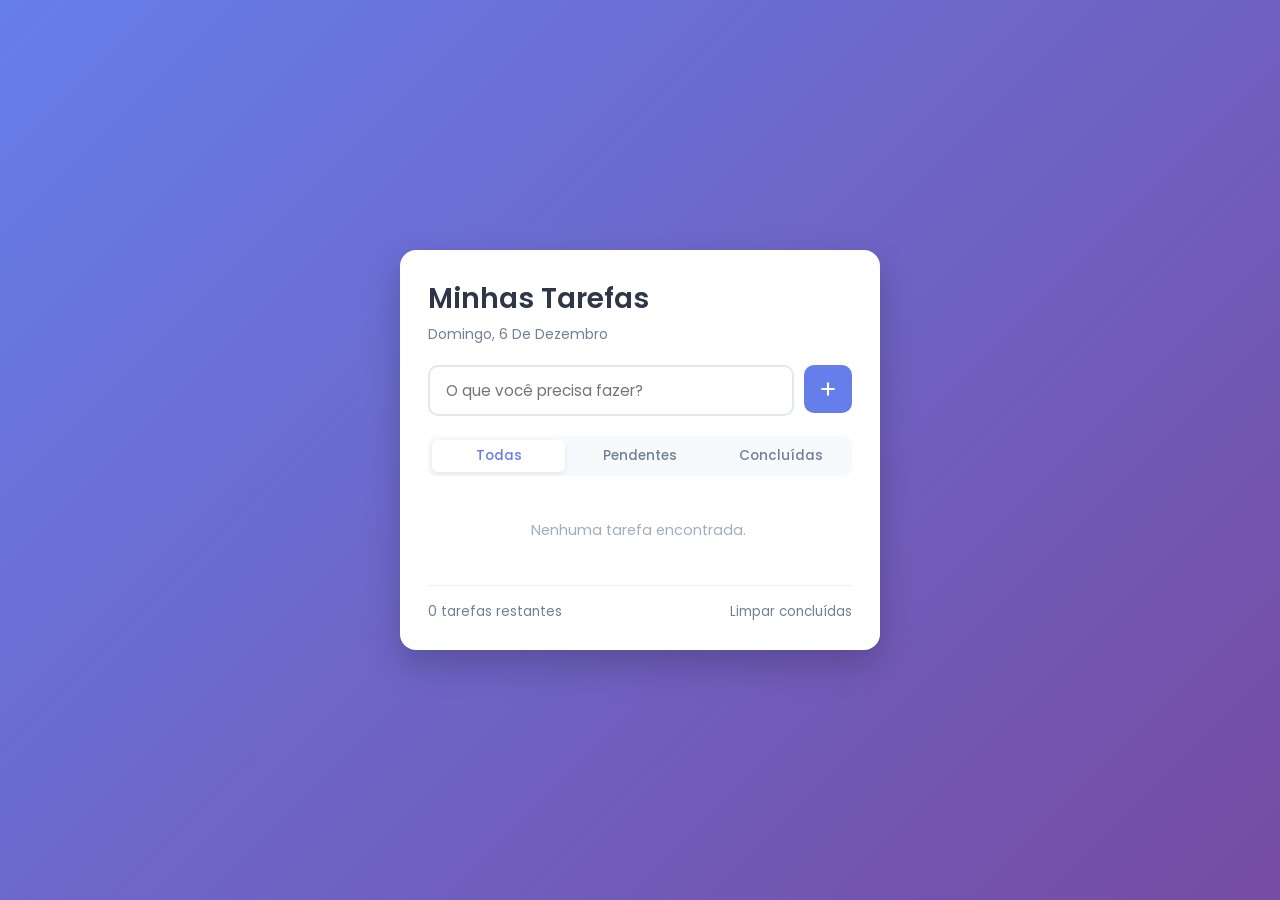
==== index.html @ 7ef1c4e3 "arquivos para as tarefas to-do index.html, style.css e script.js" ====
<!DOCTYPE html>
<html lang="pt-BR">
<head>
  <meta charset="UTF-8">
  <meta name="viewport" content="width=device-width, initial-scale=1.0">
  <title>Lista de Tarefas</title>
  <link rel="stylesheet" href="style.css">
  <link rel="preconnect" href="https://fonts.googleapis.com">
  <link rel="preconnect" href="https://fonts.gstatic.com" crossorigin>
  <link href="https://fonts.googleapis.com/css2?family=Poppins:wght@300;400;500;600&display=swap" rel="stylesheet">
</head>
<body>
  <div class="container">
    <header class="app-header">
      <h1>Minhas Tarefas</h1>
      <p id="date-display"></p>
    </header>

    <form id="todo-form" class="todo-input-group">
      <input 
        type="text" 
        id="todo-input" 
        placeholder="O que você precisa fazer?" 
        autocomplete="off" 
        required 
      />
      <button type="submit" id="add-btn" aria-label="Adicionar tarefa">
        <svg xmlns="http://www.w3.org/2000/svg" width="20" height="20" viewBox="0 0 24 24" fill="none" stroke="currentColor" stroke-width="2.5" stroke-linecap="round" stroke-linejoin="round"><line x1="12" y1="5" x2="12" y2="19"></line><line x1="5" y1="12" x2="19" y2="12"></line></svg>
      </button>
    </form>

    <div class="filters">
      <button class="filter-btn active" data-filter="all">Todas</button>
      <button class="filter-btn" data-filter="pending">Pendentes</button>
      <button class="filter-btn" data-filter="completed">Concluídas</button>
    </div>

    <ul id="todo-list" class="todo-list"></ul>

    <footer class="app-footer">
      <span id="counter">0 tarefas restantes</span>
      <button id="clear-completed" class="clear-btn">Limpar concluídas</button>
    </footer>
  </div>

  <script src="script.js"></script>
</body>
</html>
---- style.css ----
* {
  margin: 0;
  padding: 0;
  box-sizing: border-box;
  font-family: 'Poppins', sans-serif;
}

body {
  background: linear-gradient(135deg, #667eea 0%, #764ba2 100%);
  min-height: 100vh;
  display: flex;
  justify-content: center;
  align-items: center;
  padding: 20px;
}

.container {
  background-color: #ffffff;
  width: 100%;
  max-width: 480px;
  border-radius: 16px;
  box-shadow: 0 15px 35px rgba(0, 0, 0, 0.2);
  padding: 28px;
  display: flex;
  flex-direction: column;
  gap: 20px;
}

.app-header h1 {
  color: #2d3748;
  font-size: 1.75rem;
  font-weight: 600;
}

.app-header p {
  color: #718096;
  font-size: 0.875rem;
  margin-top: 4px;
  text-transform: capitalize;
}

.todo-input-group {
  display: flex;
  gap: 10px;
}

.todo-input-group input {
  flex: 1;
  padding: 12px 16px;
  border: 2px solid #e2e8f0;
  border-radius: 10px;
  font-size: 0.95rem;
  outline: none;
  transition: border-color 0.2s ease;
}

.todo-input-group input:focus {
  border-color: #667eea;
}

.todo-input-group button {
  background: #667eea;
  color: #ffffff;
  border: none;
  border-radius: 10px;
  width: 48px;
  height: 48px;
  display: flex;
  align-items: center;
  justify-content: center;
  cursor: pointer;
  transition: background 0.2s ease, transform 0.1s ease;
}

.todo-input-group button:hover {
  background: #5a67d8;
}

.todo-input-group button:active {
  transform: scale(0.96);
}

.filters {
  display: flex;
  gap: 8px;
  background: #f7fafc;
  padding: 4px;
  border-radius: 8px;
}

.filter-btn {
  flex: 1;
  border: none;
  background: transparent;
  padding: 6px 12px;
  font-size: 0.85rem;
  color: #718096;
  border-radius: 6px;
  cursor: pointer;
  font-weight: 500;
  transition: all 0.2s ease;
}

.filter-btn.active {
  background: #ffffff;
  color: #667eea;
  box-shadow: 0 2px 5px rgba(0, 0, 0, 0.08);
}

.todo-list {
  list-style: none;
  max-height: 320px;
  overflow-y: auto;
  display: flex;
  flex-direction: column;
  gap: 10px;
  padding-right: 4px;
}

.todo-list::-webkit-scrollbar {
  width: 6px;
}

.todo-list::-webkit-scrollbar-thumb {
  background-color: #cbd5e0;
  border-radius: 3px;
}

.todo-item {
  display: flex;
  align-items: center;
  justify-content: space-between;
  padding: 12px 14px;
  background: #f8fafc;
  border: 1px solid #edf2f7;
  border-radius: 10px;
  transition: all 0.2s ease;
}

.todo-item:hover {
  background: #edf2f7;
}

.todo-content {
  display: flex;
  align-items: center;
  gap: 12px;
  flex: 1;
  cursor: pointer;
  overflow: hidden;
}

.todo-checkbox {
  appearance: none;
  width: 20px;
  height: 20px;
  border: 2px solid #cbd5e0;
  border-radius: 6px;
  cursor: pointer;
  display: flex;
  align-items: center;
  justify-content: center;
  flex-shrink: 0;
  transition: all 0.2s ease;
}

.todo-checkbox:checked {
  background-color: #48bb78;
  border-color: #48bb78;
  background-image: url("data:image/svg+xml,%3Csvg xmlns='http://www.w3.org/2000/svg' viewBox='0 0 24 24' fill='none' stroke='white' stroke-width='3' stroke-linecap='round' stroke-linejoin='round'%3E%3Cpolyline points='20 6 9 17 4 12'%3E%3C/polyline%3E%3C/svg%3E");
  background-size: 14px;
  background-position: center;
  background-repeat: no-repeat;
}

.todo-text {
  font-size: 0.95rem;
  color: #2d3748;
  word-break: break-word;
  transition: color 0.2s ease, text-decoration 0.2s ease;
}

.todo-item.completed .todo-text {
  text-decoration: line-through;
  color: #a0aec0;
}

.delete-btn {
  background: none;
  border: none;
  color: #e53e3e;
  cursor: pointer;
  padding: 4px;
  border-radius: 6px;
  opacity: 0.6;
  transition: opacity 0.2s ease, transform 0.1s ease;
  display: flex;
  align-items: center;
  justify-content: center;
}

.delete-btn:hover {
  opacity: 1;
  background-color: #fed7d7;
}

.empty-msg {
  text-align: center;
  color: #a0aec0;
  font-size: 0.9rem;
  padding: 24px 0;
}

.app-footer {
  display: flex;
  justify-content: space-between;
  align-items: center;
  border-top: 1px solid #edf2f7;
  padding-top: 16px;
  font-size: 0.85rem;
  color: #718096;
}

.clear-btn {
  background: none;
  border: none;
  color: #718096;
  cursor: pointer;
  transition: color 0.2s ease;
}

.clear-btn:hover {
  color: #e53e3e;
  text-decoration: underline;
}
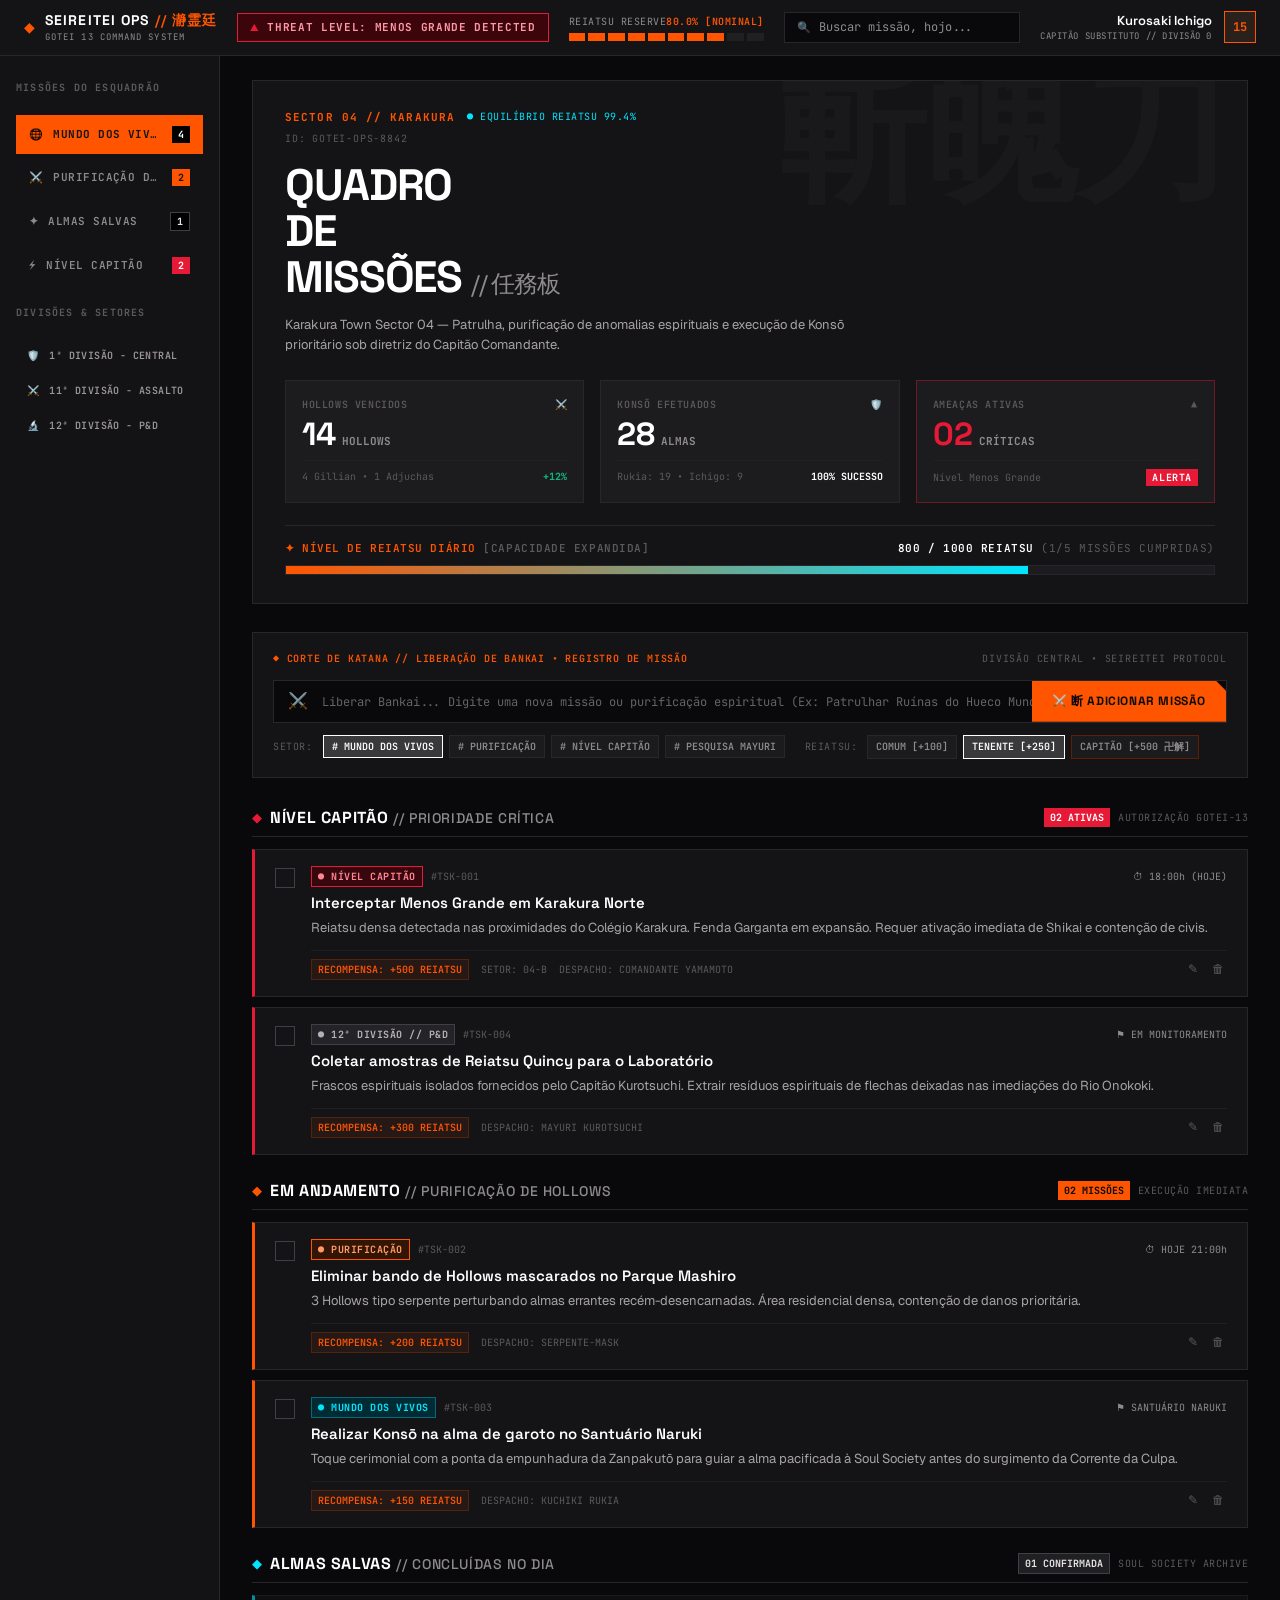
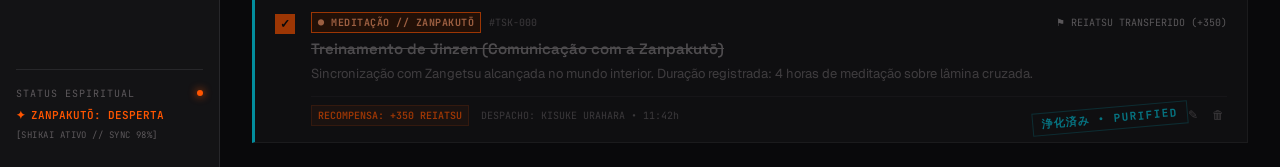
==== commit 46521969: "Recriação do site de tarefas to-do por meio do stitch/anti gravity Recriação do site, os arquivos in" ====
--- a/index.html
+++ b/index.html
@@ -3,44 +3,442 @@
 <head>
   <meta charset="UTF-8">
   <meta name="viewport" content="width=device-width, initial-scale=1.0">
-  <title>Lista de Tarefas</title>
-  <link rel="stylesheet" href="style.css">
+  <title>SEIREITEI OPS // GOTEI 13 COMMAND SYSTEM</title>
+  <!-- Google Fonts: Space Grotesk, Geist / Inter, JetBrains Mono -->
   <link rel="preconnect" href="https://fonts.googleapis.com">
   <link rel="preconnect" href="https://fonts.gstatic.com" crossorigin>
-  <link href="https://fonts.googleapis.com/css2?family=Poppins:wght@300;400;500;600&display=swap" rel="stylesheet">
+  <link href="https://fonts.googleapis.com/css2?family=Geist:wght@300;400;500;600;700&family=JetBrains+Mono:wght@400;500;600;700&family=Space+Grotesk:wght@500;600;700&display=swap" rel="stylesheet">
+  <link rel="stylesheet" href="style.css">
 </head>
 <body>
-  <div class="container">
-    <header class="app-header">
-      <h1>Minhas Tarefas</h1>
-      <p id="date-display"></p>
+  <div class="layout-wrapper">
+    
+    <!-- TOP GLOBAL BAR -->
+    <header class="global-topbar">
+      <div class="topbar-brand">
+        <span class="diamond-icon">◆</span>
+        <div class="brand-text">
+          <span class="brand-title">SEIREITEI OPS <span class="kanji-sub">// 瀞霊廷</span></span>
+          <span class="brand-sub">GOTEI 13 COMMAND SYSTEM</span>
+        </div>
+      </div>
+
+      <div class="threat-alert-pill">
+        <span class="warning-triangle">▲</span>
+        <span class="threat-text">THREAT LEVEL: MENOS GRANDE DETECTED</span>
+      </div>
+
+      <div class="reiatsu-reserve-block">
+        <div class="reiatsu-label-row">
+          <span>REIATSU RESERVE</span>
+          <span class="reiatsu-pct" id="global-reiatsu-pct">84.2% [NOMINAL]</span>
+        </div>
+        <div class="segmented-bar" id="global-reiatsu-bar">
+          <div class="bar-tick active"></div>
+          <div class="bar-tick active"></div>
+          <div class="bar-tick active"></div>
+          <div class="bar-tick active"></div>
+          <div class="bar-tick active"></div>
+          <div class="bar-tick active"></div>
+          <div class="bar-tick active"></div>
+          <div class="bar-tick active"></div>
+          <div class="bar-tick"></div>
+          <div class="bar-tick"></div>
+        </div>
+      </div>
+
+      <div class="topbar-search">
+        <span class="search-icon">🔍</span>
+        <input type="text" id="mission-search" placeholder="Buscar missão, hojo..." autocomplete="off">
+      </div>
+
+      <div class="officer-profile">
+        <div class="officer-info">
+          <span class="officer-name">Kurosaki Ichigo</span>
+          <span class="officer-rank">CAPITÃO SUBSTITUTO // DIVISÃO 0</span>
+        </div>
+        <div class="officer-avatar">
+          <div class="avatar-box">15</div>
+        </div>
+      </div>
     </header>
 
-    <form id="todo-form" class="todo-input-group">
-      <input 
-        type="text" 
-        id="todo-input" 
-        placeholder="O que você precisa fazer?" 
-        autocomplete="off" 
-        required 
-      />
-      <button type="submit" id="add-btn" aria-label="Adicionar tarefa">
-        <svg xmlns="http://www.w3.org/2000/svg" width="20" height="20" viewBox="0 0 24 24" fill="none" stroke="currentColor" stroke-width="2.5" stroke-linecap="round" stroke-linejoin="round"><line x1="12" y1="5" x2="12" y2="19"></line><line x1="5" y1="12" x2="19" y2="12"></line></svg>
-      </button>
-    </form>
-
-    <div class="filters">
-      <button class="filter-btn active" data-filter="all">Todas</button>
-      <button class="filter-btn" data-filter="pending">Pendentes</button>
-      <button class="filter-btn" data-filter="completed">Concluídas</button>
+    <div class="main-body-container">
+      
+      <!-- LEFT SIDEBAR -->
+      <aside class="sidebar">
+        <div class="nav-section-title">MISSÕES DO ESQUADRÃO</div>
+        <nav class="sidebar-nav">
+          <button class="nav-item active" data-filter="mundo-dos-vivos">
+            <span class="nav-icon">🌐</span>
+            <span class="nav-label">MUNDO DOS VIVOS</span>
+            <span class="nav-badge" id="badge-mundo-vivos">12</span>
+          </button>
+          <button class="nav-item" data-filter="purificacao">
+            <span class="nav-icon">⚔️</span>
+            <span class="nav-label">PURIFICAÇÃO DE HOLLOWS</span>
+            <span class="nav-badge orange" id="badge-hollows">5</span>
+          </button>
+          <button class="nav-item" data-filter="almas-salvas">
+            <span class="nav-icon">✦</span>
+            <span class="nav-label">ALMAS SALVAS</span>
+            <span class="nav-badge dark" id="badge-almas">48</span>
+          </button>
+          <button class="nav-item" data-filter="nivel-capitao">
+            <span class="nav-icon">⚡</span>
+            <span class="nav-label">NÍVEL CAPITÃO</span>
+            <span class="nav-badge red" id="badge-capitao">3</span>
+          </button>
+        </nav>
+
+        <div class="nav-section-title">DIVISÕES & SETORES</div>
+        <nav class="sidebar-nav division-nav">
+          <button class="nav-item sub-div" data-division="1">
+            <span class="div-glyph">🛡️</span>
+            <span class="nav-label">1ª DIVISÃO - CENTRAL</span>
+          </button>
+          <button class="nav-item sub-div" data-division="11">
+            <span class="div-glyph">⚔️</span>
+            <span class="nav-label">11ª DIVISÃO - ASSALTO</span>
+          </button>
+          <button class="nav-item sub-div" data-division="12">
+            <span class="div-glyph">🔬</span>
+            <span class="nav-label">12ª DIVISÃO - P&D</span>
+          </button>
+        </nav>
+
+        <div class="sidebar-bottom-status">
+          <div class="status-indicator-header">
+            <span class="status-header-text">STATUS ESPIRITUAL</span>
+            <span class="pulse-dot"></span>
+          </div>
+          <div class="status-body">
+            <span class="sub-status-icon">✦</span>
+            <span class="sub-status-label">ZANPAKUTŌ: DESPERTA</span>
+          </div>
+          <div class="status-subline">[SHIKAI ATIVO // SYNC 98%]</div>
+        </div>
+      </aside>
+
+      <!-- CENTER CONTENT -->
+      <main class="center-content">
+        
+        <!-- SECTOR HERO BANNER -->
+        <section class="sector-hero-card">
+          <div class="sector-bg-watermark">斬魄刀</div>
+          <div class="sector-meta-header">
+            <div class="sector-tag">SECTOR 04 // KARAKURA</div>
+            <div class="reiatsu-eq-pill">● EQUILÍBRIO REIATSU 99.4%</div>
+          </div>
+          <div class="gotei-id">ID: GOTEI-OPS-8842</div>
+
+          <div class="hero-main-title">
+            <h1>QUADRO<br>DE<br>MISSÕES <span class="title-sub">// 任務板</span></h1>
+          </div>
+
+          <p class="hero-desc">
+            Karakura Town Sector 04 — Patrulha, purificação de anomalias espirituais e execução de Konsō prioritário sob diretriz do Capitão Comandante.
+          </p>
+
+          <div class="stats-row">
+            <div class="stat-card">
+              <div class="stat-card-head">
+                <span>HOLLOWS VENCIDOS</span>
+                <span class="stat-icon">⚔️</span>
+              </div>
+              <div class="stat-main">
+                <span class="stat-num" id="stat-hollows-vencidos">14</span>
+                <span class="stat-unit">HOLLOWS</span>
+              </div>
+              <div class="stat-footer">
+                <span>4 Gillian • 1 Adjuchas</span>
+                <span class="stat-highlight green">+12%</span>
+              </div>
+            </div>
+
+            <div class="stat-card">
+              <div class="stat-card-head">
+                <span>KONSŌ EFETUADOS</span>
+                <span class="stat-icon">🛡️</span>
+              </div>
+              <div class="stat-main">
+                <span class="stat-num" id="stat-konso-total">28</span>
+                <span class="stat-unit">ALMAS</span>
+              </div>
+              <div class="stat-footer">
+                <span>Rukia: 19 • Ichigo: 9</span>
+                <span class="stat-highlight">100% SUCESSO</span>
+              </div>
+            </div>
+
+            <div class="stat-card danger">
+              <div class="stat-card-head">
+                <span>AMEAÇAS ATIVAS</span>
+                <span class="stat-icon red">▲</span>
+              </div>
+              <div class="stat-main">
+                <span class="stat-num red" id="stat-ameacas-ativas">02</span>
+                <span class="stat-unit">CRÍTICAS</span>
+              </div>
+              <div class="stat-footer">
+                <span>Nível Menos Grande</span>
+                <span class="alert-pill-red">ALERTA</span>
+              </div>
+            </div>
+          </div>
+
+          <!-- REIATSU PROGRESS -->
+          <div class="reiatsu-progress-container">
+            <div class="reiatsu-bar-header">
+              <span class="bar-title">✦ NÍVEL DE REIATSU DIÁRIO <span class="bar-subtitle">[CAPACIDADE EXPANDIDA]</span></span>
+              <span class="bar-values"><span id="reiatsu-current-val">780</span> / 1000 REIATSU <span class="missions-count" id="stat-completed-summary">(7/9 MISSÕES CUMPRIDAS)</span></span>
+            </div>
+            <div class="segmented-track" id="main-reiatsu-progress">
+              <!-- JS will fill or we populate -->
+              <div class="track-fill" id="reiatsu-bar-fill" style="width: 78%;"></div>
+            </div>
+          </div>
+        </section>
+
+        <!-- ADD MISSION BOX -->
+        <section class="mission-input-section">
+          <div class="input-section-header">
+            <span class="sec-tag">◆ CORTE DE KATANA // LIBERAÇÃO DE BANKAI • REGISTRO DE MISSÃO</span>
+            <span class="sec-right">DIVISÃO CENTRAL • SEIREITEI PROTOCOL</span>
+          </div>
+
+          <form id="new-mission-form" class="mission-form">
+            <div class="form-main-bar">
+              <span class="katana-cross-icon">⚔️</span>
+              <input 
+                type="text" 
+                id="task-title-input" 
+                placeholder="Liberar Bankai... Digite uma nova missão ou purificação espiritual (Ex: Patrulhar Ruínas do Hueco Mundo)..." 
+                required 
+                autocomplete="off"
+              />
+              <button type="submit" class="btn-bankai-add">
+                <span>⚔️ 断 ADICIONAR MISSÃO</span>
+              </button>
+            </div>
+
+            <div class="form-selectors-row">
+              <div class="selector-group">
+                <span class="sel-label">SETOR:</span>
+                <div class="tag-chips" id="sector-chips">
+                  <button type="button" class="tag-chip active" data-sector="mundo-dos-vivos"># MUNDO DOS VIVOS</button>
+                  <button type="button" class="tag-chip" data-sector="purificacao"># PURIFICAÇÃO</button>
+                  <button type="button" class="tag-chip" data-sector="nivel-capitao"># NÍVEL CAPITÃO</button>
+                  <button type="button" class="tag-chip" data-sector="pesquisa-mayuri"># PESQUISA MAYURI</button>
+                </div>
+              </div>
+
+              <div class="selector-group">
+                <span class="sel-label">REIATSU:</span>
+                <div class="tag-chips" id="reiatsu-chips">
+                  <button type="button" class="tag-chip" data-reward="100">COMUM [+100]</button>
+                  <button type="button" class="tag-chip active" data-reward="250">TENENTE [+250]</button>
+                  <button type="button" class="tag-chip highlight-orange" data-reward="500">CAPITÃO [+500 卍解]</button>
+                </div>
+              </div>
+            </div>
+          </form>
+        </section>
+
+        <!-- MISSION GROUPS -->
+        <div class="mission-sections-wrapper">
+
+          <!-- SECTION 1: NIVEL CAPITAO // PRIORIDADE CRITICA -->
+          <section class="mission-group" id="group-capitao">
+            <div class="group-header">
+              <div class="group-title-col">
+                <span class="diamond-crimson">◆</span>
+                <h2 class="group-title">NÍVEL CAPITÃO <span class="group-title-sub">// PRIORIDADE CRÍTICA</span></h2>
+              </div>
+              <div class="group-badge-badge">
+                <span class="badge-count-red" id="count-criticas">02 ATIVAS</span>
+                <span class="badge-authoriz">AUTORIZAÇÃO GOTEI-13</span>
+              </div>
+            </div>
+
+            <div class="missions-list" id="list-capitao">
+              <!-- Rendered via JS -->
+            </div>
+          </section>
+
+          <!-- SECTION 2: EM ANDAMENTO // PURIFICACAO DE HOLLOWS -->
+          <section class="mission-group" id="group-andamento">
+            <div class="group-header">
+              <div class="group-title-col">
+                <span class="diamond-orange">◆</span>
+                <h2 class="group-title">EM ANDAMENTO <span class="group-title-sub">// PURIFICAÇÃO DE HOLLOWS</span></h2>
+              </div>
+              <div class="group-badge-badge">
+                <span class="badge-count-orange" id="count-andamento">02 MISSÕES</span>
+                <span class="badge-authoriz">EXECUÇÃO IMEDIATA</span>
+              </div>
+            </div>
+
+            <div class="missions-list" id="list-andamento">
+              <!-- Rendered via JS -->
+            </div>
+          </section>
+
+          <!-- SECTION 3: ALMAS SALVAS // CONCLUIDAS NO DIA -->
+          <section class="mission-group" id="group-concluidas">
+            <div class="group-header">
+              <div class="group-title-col">
+                <span class="diamond-cyan">◆</span>
+                <h2 class="group-title">ALMAS SALVAS <span class="group-title-sub">// CONCLUÍDAS NO DIA</span></h2>
+              </div>
+              <div class="group-badge-badge">
+                <span class="badge-count-dark" id="count-concluidas">01 CONFIRMADA</span>
+                <span class="badge-authoriz">SOUL SOCIETY ARCHIVE</span>
+              </div>
+            </div>
+
+            <div class="missions-list" id="list-concluidas">
+              <!-- Rendered via JS -->
+            </div>
+          </section>
+
+        </div>
+      </main>
+
+      <!-- RIGHT SIDEBAR (WIDGETS) -->
+      <aside class="right-panel">
+        
+        <!-- WIDGET 1: MODO ZANPAKUTO / POMODORO -->
+        <div class="widget-card pomodoro-card">
+          <div class="widget-header">
+            <div class="widget-title">
+              <span class="widget-icon">⏳</span>
+              <span>MODO ZANPAKUTŌ</span>
+            </div>
+            <span class="widget-sub-badge">POMODORO ESPIRITUAL</span>
+          </div>
+
+          <div class="timer-display-frame">
+            <div class="timer-crosshair-tl">+</div>
+            <div class="timer-crosshair-tr">+</div>
+            <div class="timer-crosshair-bl">+</div>
+            <div class="timer-crosshair-br">+</div>
+            
+            <div class="timer-digits" id="timer-display">25:00</div>
+            
+            <div class="timer-state-row">
+              <span class="pulse-cyan">●</span>
+              <span class="timer-state-text" id="timer-status-text">FOCO ESPIRITUAL ATIVO // MEDITANDO NA LÂMINA</span>
+            </div>
+
+            <div class="cycle-indicator">
+              <div class="cycle-tick active"></div>
+              <div class="cycle-tick active"></div>
+              <div class="cycle-tick"></div>
+              <div class="cycle-tick"></div>
+              <span class="cycle-label">CICLO 2/4</span>
+            </div>
+          </div>
+
+          <div class="timer-controls">
+            <button class="btn-timer active-action" id="btn-timer-start">▶ INICIAR</button>
+            <button class="btn-timer" id="btn-timer-pause">❚❚ PAUSA</button>
+            <button class="btn-timer" id="btn-timer-reset">↺ RESET</button>
+          </div>
+        </div>
+
+        <!-- WIDGET 2: HOLLOWS PURIFICADOS -->
+        <div class="widget-card hollow-counter-card">
+          <div class="widget-header">
+            <div class="widget-title">
+              <span class="widget-icon red">🛡️</span>
+              <span>HOLLOWS PURIFICADOS</span>
+            </div>
+            <span class="widget-sub-badge">HOJE</span>
+          </div>
+
+          <div class="hollow-stat-row">
+            <div class="hollow-count-block">
+              <span class="hollow-big-num" id="widget-hollows-count">14</span>
+              <span class="hollow-num-sub">TOTAL PURIFICADO</span>
+            </div>
+            <div class="hollow-mask-emblem">
+              <div class="mask-diamond">
+                <span class="mask-icon">👹</span>
+              </div>
+            </div>
+          </div>
+
+          <div class="hollow-breakdown-list">
+            <div class="breakdown-item">
+              <span class="breakdown-bullet">◆</span>
+              <span class="breakdown-name">HOLLOWS COMUNS</span>
+              <span class="breakdown-val" id="count-hollows-comuns">09</span>
+            </div>
+            <div class="breakdown-item">
+              <span class="breakdown-bullet">◆</span>
+              <span class="breakdown-name">MENOS GILLIAN</span>
+              <span class="breakdown-val" id="count-hollows-gillian">04</span>
+            </div>
+            <div class="breakdown-item">
+              <span class="breakdown-bullet">◆</span>
+              <span class="breakdown-name">ADJUCHAS ANÔMALO</span>
+              <span class="breakdown-val" id="count-hollows-adjuchas">01</span>
+            </div>
+          </div>
+        </div>
+
+        <!-- WIDGET 3: TRANSMISSAO SOUL SOCIETY -->
+        <div class="widget-card broadcast-card">
+          <div class="widget-header">
+            <div class="widget-title">
+              <span class="widget-icon cyan">📡</span>
+              <span>TRANSMISSÃO SOUL SOCIETY</span>
+            </div>
+            <span class="channel-open-pill">● CANAL ABERTO</span>
+          </div>
+
+          <div class="broadcast-feed">
+            <article class="feed-item">
+              <div class="feed-head">
+                <span class="feed-author">12ª DIVISÃO • LABORATÓRIO</span>
+                <span class="feed-time">02m atrás</span>
+              </div>
+              <p class="feed-msg">Senkaimon estabilizado no setor oeste de Karakura. Passagem livre para patrulhas registradas.</p>
+            </article>
+
+            <article class="feed-item">
+              <div class="feed-head">
+                <span class="feed-author">COMANDO GERAL • GOTEI 13</span>
+                <span class="feed-time">18m atrás</span>
+              </div>
+              <p class="feed-msg">Convocação de emergência para Tenentes às 15:00h no Salão da 1ª Divisão. Pauta: Incursão Hollow.</p>
+            </article>
+
+            <article class="feed-item">
+              <div class="feed-head">
+                <span class="feed-author">4ª DIVISÃO • POSTO MÉDICO</span>
+                <span class="feed-time">45m atrás</span>
+              </div>
+              <p class="feed-msg">Unidades de Kaidō de prontidão para recepção de feridos da frente Karakura Sul.</p>
+            </article>
+          </div>
+        </div>
+
+        <!-- WIDGET 4: DOUTRINA DE COMBATE -->
+        <div class="doctrine-card">
+          <div class="doctrine-box">
+            <div class="doctrine-notch">✦</div>
+            <div class="doctrine-body">
+              <div class="doctrine-title">DOUTRINA DE COMBATE</div>
+              <p class="doctrine-quote">“Aquele que não teme sua própria lâmina não é digno de empunhá-la.”</p>
+            </div>
+          </div>
+        </div>
+
+      </aside>
+
     </div>
-
-    <ul id="todo-list" class="todo-list"></ul>
-
-    <footer class="app-footer">
-      <span id="counter">0 tarefas restantes</span>
-      <button id="clear-completed" class="clear-btn">Limpar concluídas</button>
-    </footer>
   </div>
 
   <script src="script.js"></script>
--- a/style.css
+++ b/style.css
@@ -1,235 +1,1500 @@
+/* ==========================================================================
+   SEIREITEI OPS // GOTEI 13 COMMAND SYSTEM
+   DESIGN SYSTEM INSPIRED BY TITE KUBO / BLEACH EDITORIAL BRUTALISM
+   ========================================================================== */
+
+:root {
+  /* Surfaces & Canvas */
+  --bg-void: #09090b;
+  --surface-base: #131315;
+  --surface-low: #1c1b1d;
+  --surface-card: #141416;
+  --surface-elevated: #1a1a1e;
+  --surface-container-high: #201f22;
+  --surface-container-highest: #2a2a2c;
+  --surface-bright: #39393b;
+
+  /* Lines & Borders */
+  --border-hairline: #27272a;
+  --border-muted: #3f3f46;
+  --border-subtle: #201f22;
+
+  /* Typography Colors */
+  --text-white: #ffffff;
+  --text-primary: #e5e1e4;
+  --text-muted: #8e8a8d;
+  --text-dim: #5c585b;
+  --text-dark: #141416;
+
+  /* Spectral Reiatsu Accents */
+  --reiatsu-orange: #ff5500;
+  --reiatsu-orange-hover: #ff7733;
+  --reiatsu-cyan: #00e5ff;
+  --reiatsu-crimson: #e61937;
+  --reiatsu-purple: #8a2be2;
+  --reiatsu-gold: #f59e0b;
+  --reiatsu-green: #10b981;
+
+  /* Fonts */
+  --font-display: 'Space Grotesk', sans-serif;
+  --font-body: 'Geist', -apple-system, BlinkMacSystemFont, 'Segoe UI', sans-serif;
+  --font-mono: 'JetBrains Mono', monospace;
+}
+
+/* Base Reset & Geometry: 0px Radius Rule */
 * {
   margin: 0;
   padding: 0;
   box-sizing: border-box;
-  font-family: 'Poppins', sans-serif;
+  border-radius: 0 !important; /* Strict 0px brutalist rule from design.md */
 }
 
 body {
-  background: linear-gradient(135deg, #667eea 0%, #764ba2 100%);
+  background-color: var(--bg-void);
+  color: var(--text-primary);
+  font-family: var(--font-body);
+  font-size: 14px;
+  line-height: 1.5;
   min-height: 100vh;
-  display: flex;
+  overflow-x: hidden;
+  -webkit-font-smoothing: antialiased;
+}
+
+/* Custom Scrollbars */
+::-webkit-scrollbar {
+  width: 5px;
+  height: 5px;
+}
+::-webkit-scrollbar-track {
+  background: var(--bg-void);
+}
+::-webkit-scrollbar-thumb {
+  background: var(--surface-bright);
+}
+::-webkit-scrollbar-thumb:hover {
+  background: var(--reiatsu-orange);
+}
+
+/* ==========================================================================
+   GLOBAL LAYOUT STRUCTURE
+   ========================================================================== */
+
+.layout-wrapper {
+  display: flex;
+  flex-direction: column;
+  min-height: 100vh;
+  width: 100%;
+}
+
+/* ==========================================================================
+   TOP GLOBAL BAR
+   ========================================================================== */
+
+.global-topbar {
+  display: flex;
+  align-items: center;
+  justify-content: space-between;
+  background-color: var(--surface-card);
+  border-bottom: 1px solid var(--border-hairline);
+  padding: 10px 24px;
+  gap: 20px;
+  position: sticky;
+  top: 0;
+  z-index: 100;
+}
+
+.topbar-brand {
+  display: flex;
+  align-items: center;
+  gap: 10px;
+  flex-shrink: 0;
+}
+
+.diamond-icon {
+  color: var(--reiatsu-orange);
+  font-size: 14px;
+}
+
+.brand-text {
+  display: flex;
+  flex-direction: column;
+}
+
+.brand-title {
+  font-family: var(--font-display);
+  font-size: 14px;
+  font-weight: 700;
+  letter-spacing: 0.08em;
+  color: var(--text-white);
+}
+
+.kanji-sub {
+  color: var(--reiatsu-orange);
+  font-weight: 600;
+}
+
+.brand-sub {
+  font-family: var(--font-mono);
+  font-size: 9px;
+  letter-spacing: 0.12em;
+  color: var(--text-muted);
+}
+
+/* Threat Alert Pill */
+.threat-alert-pill {
+  display: flex;
+  align-items: center;
+  gap: 8px;
+  background-color: #3b050b;
+  border: 1px solid var(--reiatsu-crimson);
+  padding: 5px 12px;
+  animation: pulse-border 2.5s infinite;
+  flex-shrink: 0;
+}
+
+@keyframes pulse-border {
+  0%, 100% { border-color: var(--reiatsu-crimson); box-shadow: 0 0 8px rgba(230, 25, 55, 0.2); }
+  50% { border-color: #800f1e; box-shadow: none; }
+}
+
+.warning-triangle {
+  color: var(--reiatsu-crimson);
+  font-size: 10px;
+}
+
+.threat-text {
+  font-family: var(--font-mono);
+  font-size: 11px;
+  font-weight: 700;
+  letter-spacing: 0.06em;
+  color: #ff99a8;
+}
+
+/* Reiatsu Reserve Global Block */
+.reiatsu-reserve-block {
+  display: flex;
+  flex-direction: column;
+  gap: 4px;
+  min-width: 180px;
+}
+
+.reiatsu-label-row {
+  display: flex;
+  justify-content: space-between;
+  font-family: var(--font-mono);
+  font-size: 10px;
+  color: var(--text-muted);
+  letter-spacing: 0.05em;
+}
+
+.reiatsu-pct {
+  color: var(--reiatsu-orange);
+  font-weight: 600;
+}
+
+.segmented-bar {
+  display: flex;
+  gap: 3px;
+  height: 8px;
+}
+
+.bar-tick {
+  flex: 1;
+  background-color: #201f22;
+}
+
+.bar-tick.active {
+  background-color: var(--reiatsu-orange);
+}
+
+/* Topbar Search */
+.topbar-search {
+  display: flex;
+  align-items: center;
+  background-color: var(--bg-void);
+  border: 1px solid var(--border-hairline);
+  padding: 6px 12px;
+  gap: 8px;
+  flex: 1;
+  max-width: 320px;
+}
+
+.search-icon {
+  font-size: 11px;
+  opacity: 0.6;
+}
+
+.topbar-search input {
+  background: transparent;
+  border: none;
+  outline: none;
+  color: var(--text-white);
+  font-family: var(--font-mono);
+  font-size: 12px;
+  width: 100%;
+}
+
+.topbar-search input::placeholder {
+  color: var(--text-muted);
+}
+
+.topbar-search:focus-within {
+  border-color: var(--text-white);
+}
+
+/* Officer Profile */
+.officer-profile {
+  display: flex;
+  align-items: center;
+  gap: 12px;
+  flex-shrink: 0;
+}
+
+.officer-info {
+  display: flex;
+  flex-direction: column;
+  text-align: right;
+}
+
+.officer-name {
+  font-family: var(--font-display);
+  font-size: 13px;
+  font-weight: 600;
+  color: var(--text-white);
+}
+
+.officer-rank {
+  font-family: var(--font-mono);
+  font-size: 9px;
+  letter-spacing: 0.06em;
+  color: var(--text-muted);
+}
+
+.avatar-box {
+  width: 32px;
+  height: 32px;
+  background: #2a201c;
+  border: 1px solid var(--reiatsu-orange);
+  color: var(--reiatsu-orange);
+  display: flex;
+  align-items: center;
   justify-content: center;
-  align-items: center;
-  padding: 20px;
-}
-
-.container {
-  background-color: #ffffff;
+  font-family: var(--font-mono);
+  font-weight: 700;
+  font-size: 12px;
+}
+
+/* ==========================================================================
+   MAIN BODY 3-COLUMN CONTAINER
+   ========================================================================== */
+
+.main-body-container {
+  display: grid;
+  grid-template-columns: 240px minmax(0, 1fr) 340px;
+  flex: 1;
   width: 100%;
-  max-width: 480px;
-  border-radius: 16px;
-  box-shadow: 0 15px 35px rgba(0, 0, 0, 0.2);
-  padding: 28px;
+}
+
+/* ==========================================================================
+   LEFT SIDEBAR
+   ========================================================================== */
+
+.sidebar {
+  background-color: var(--surface-base);
+  border-right: 1px solid var(--border-hairline);
+  padding: 24px 16px;
   display: flex;
   flex-direction: column;
   gap: 20px;
 }
 
-.app-header h1 {
-  color: #2d3748;
-  font-size: 1.75rem;
+.nav-section-title {
+  font-family: var(--font-mono);
+  font-size: 10px;
+  font-weight: 700;
+  letter-spacing: 0.12em;
+  color: var(--text-dim);
+}
+
+.sidebar-nav {
+  display: flex;
+  flex-direction: column;
+  gap: 4px;
+}
+
+.nav-item {
+  display: flex;
+  align-items: center;
+  gap: 10px;
+  background: transparent;
+  border: 1px solid transparent;
+  padding: 10px 12px;
+  color: var(--text-muted);
+  font-family: var(--font-mono);
+  font-size: 11px;
   font-weight: 600;
-}
-
-.app-header p {
-  color: #718096;
-  font-size: 0.875rem;
+  letter-spacing: 0.04em;
+  cursor: pointer;
+  text-align: left;
+  transition: all 120ms linear;
+}
+
+.nav-item:hover {
+  background: var(--surface-low);
+  color: var(--text-white);
+  border-color: var(--border-hairline);
+}
+
+.nav-item.active {
+  background: var(--reiatsu-orange);
+  color: var(--text-dark);
+  font-weight: 700;
+}
+
+.nav-item.active .nav-icon {
+  filter: brightness(0);
+}
+
+.nav-item.active .nav-badge {
+  background: #000;
+  color: #fff;
+}
+
+.nav-label {
+  flex: 1;
+  white-space: nowrap;
+  overflow: hidden;
+  text-overflow: ellipsis;
+}
+
+.nav-badge {
+  font-size: 10px;
+  font-family: var(--font-mono);
+  font-weight: 700;
+  padding: 2px 6px;
+  background: var(--surface-container-highest);
+  color: var(--text-white);
+}
+
+.nav-badge.orange {
+  background: var(--reiatsu-orange);
+  color: var(--text-dark);
+}
+
+.nav-badge.dark {
+  background: #000;
+  color: var(--text-primary);
+  border: 1px solid var(--border-muted);
+}
+
+.nav-badge.red {
+  background: var(--reiatsu-crimson);
+  color: #fff;
+}
+
+.division-nav .nav-item {
+  font-size: 10px;
+  padding: 8px 10px;
+  color: #9c979a;
+}
+
+.sidebar-bottom-status {
+  margin-top: auto;
+  border-top: 1px solid var(--border-hairline);
+  padding-top: 16px;
+  display: flex;
+  flex-direction: column;
+  gap: 6px;
+}
+
+.status-indicator-header {
+  display: flex;
+  justify-content: space-between;
+  align-items: center;
+}
+
+.status-header-text {
+  font-family: var(--font-mono);
+  font-size: 10px;
+  letter-spacing: 0.1em;
+  color: var(--text-dim);
+}
+
+.pulse-dot {
+  width: 6px;
+  height: 6px;
+  background-color: var(--reiatsu-orange);
+  border-radius: 50% !important;
+  box-shadow: 0 0 8px var(--reiatsu-orange);
+  animation: pulse-dot 1.8s infinite;
+}
+
+@keyframes pulse-dot {
+  0%, 100% { opacity: 1; transform: scale(1); }
+  50% { opacity: 0.4; transform: scale(0.8); }
+}
+
+.status-body {
+  display: flex;
+  align-items: center;
+  gap: 6px;
+  color: var(--reiatsu-orange);
+  font-family: var(--font-mono);
+  font-size: 11px;
+  font-weight: 600;
+}
+
+.status-subline {
+  font-family: var(--font-mono);
+  font-size: 9px;
+  color: var(--text-dim);
+  letter-spacing: 0.05em;
+}
+
+/* ==========================================================================
+   CENTER MAIN CONTENT
+   ========================================================================== */
+
+.center-content {
+  background-color: var(--bg-void);
+  padding: 24px 32px;
+  display: flex;
+  flex-direction: column;
+  gap: 28px;
+  overflow-y: auto;
+}
+
+/* SECTOR HERO BANNER */
+.sector-hero-card {
+  position: relative;
+  background: var(--surface-card);
+  border: 1px solid var(--border-hairline);
+  padding: 28px 32px;
+  overflow: hidden;
+}
+
+.sector-bg-watermark {
+  position: absolute;
+  right: 20px;
+  top: -20px;
+  font-size: 150px;
+  font-family: serif;
+  font-weight: 900;
+  color: rgba(255, 255, 255, 0.025);
+  user-select: none;
+  pointer-events: none;
+  line-height: 1;
+}
+
+.sector-meta-header {
+  display: flex;
+  align-items: center;
+  gap: 12px;
+  margin-bottom: 6px;
+}
+
+.sector-tag {
+  font-family: var(--font-mono);
+  font-size: 11px;
+  font-weight: 700;
+  color: var(--reiatsu-orange);
+  letter-spacing: 0.1em;
+}
+
+.reiatsu-eq-pill {
+  font-family: var(--font-mono);
+  font-size: 10px;
+  color: var(--reiatsu-cyan);
+  letter-spacing: 0.05em;
+}
+
+.gotei-id {
+  font-family: var(--font-mono);
+  font-size: 10px;
+  color: var(--text-dim);
+  letter-spacing: 0.08em;
+  margin-bottom: 16px;
+}
+
+.hero-main-title h1 {
+  font-family: var(--font-display);
+  font-size: 44px;
+  font-weight: 700;
+  line-height: 1.05;
+  letter-spacing: -0.03em;
+  color: var(--text-white);
+  text-transform: uppercase;
+}
+
+.title-sub {
+  font-size: 24px;
+  font-weight: 400;
+  color: var(--text-muted);
+}
+
+.hero-desc {
+  max-width: 580px;
+  color: #a7a2a6;
+  font-size: 13px;
+  margin-top: 14px;
+  line-height: 1.6;
+}
+
+/* Stats Row Cards */
+.stats-row {
+  display: grid;
+  grid-template-columns: repeat(3, 1fr);
+  gap: 16px;
+  margin-top: 24px;
+}
+
+.stat-card {
+  background: var(--surface-low);
+  border: 1px solid var(--border-hairline);
+  padding: 16px;
+  display: flex;
+  flex-direction: column;
+  gap: 6px;
+}
+
+.stat-card.danger {
+  border-color: rgba(230, 25, 55, 0.4);
+}
+
+.stat-card-head {
+  display: flex;
+  justify-content: space-between;
+  align-items: center;
+  font-family: var(--font-mono);
+  font-size: 10px;
+  font-weight: 600;
+  color: var(--text-dim);
+  letter-spacing: 0.06em;
+}
+
+.stat-main {
+  display: flex;
+  align-items: baseline;
+  gap: 6px;
+}
+
+.stat-num {
+  font-family: var(--font-display);
+  font-size: 32px;
+  font-weight: 700;
+  color: var(--text-white);
+  line-height: 1;
+}
+
+.stat-num.red {
+  color: var(--reiatsu-crimson);
+}
+
+.stat-unit {
+  font-family: var(--font-mono);
+  font-size: 11px;
+  font-weight: 700;
+  color: var(--text-muted);
+}
+
+.stat-footer {
+  display: flex;
+  justify-content: space-between;
+  align-items: center;
+  font-family: var(--font-mono);
+  font-size: 10px;
+  color: var(--text-dim);
+  border-top: 1px solid #201f22;
+  padding-top: 8px;
   margin-top: 4px;
-  text-transform: capitalize;
-}
-
-.todo-input-group {
-  display: flex;
+}
+
+.stat-highlight {
+  font-weight: 700;
+  color: var(--text-white);
+}
+
+.stat-highlight.green {
+  color: var(--reiatsu-green);
+}
+
+.alert-pill-red {
+  background: var(--reiatsu-crimson);
+  color: #ffffff;
+  padding: 1px 6px;
+  font-weight: 700;
+  letter-spacing: 0.06em;
+}
+
+/* Reiatsu Linear Progress Bar */
+.reiatsu-progress-container {
+  margin-top: 22px;
+  border-top: 1px solid var(--border-hairline);
+  padding-top: 14px;
+  display: flex;
+  flex-direction: column;
+  gap: 8px;
+}
+
+.reiatsu-bar-header {
+  display: flex;
+  justify-content: space-between;
+  align-items: center;
+  font-family: var(--font-mono);
+  font-size: 11px;
+  letter-spacing: 0.05em;
+}
+
+.bar-title {
+  color: var(--reiatsu-orange);
+  font-weight: 600;
+}
+
+.bar-subtitle {
+  color: var(--text-dim);
+}
+
+.bar-values {
+  color: var(--text-white);
+  font-weight: 600;
+}
+
+.missions-count {
+  color: var(--text-dim);
+  font-weight: 400;
+}
+
+.segmented-track {
+  height: 10px;
+  background: #1c1b1f;
+  border: 1px solid var(--border-hairline);
+  position: relative;
+  overflow: hidden;
+}
+
+.track-fill {
+  height: 100%;
+  background: linear-gradient(90deg, var(--reiatsu-orange) 0%, var(--reiatsu-cyan) 100%);
+  transition: width 300ms ease;
+}
+
+/* ==========================================================================
+   ADD MISSION INPUT SECTION (KATANA SLASH FORM)
+   ========================================================================== */
+
+.mission-input-section {
+  background: var(--surface-card);
+  border: 1px solid var(--border-hairline);
+  padding: 18px 20px;
+  display: flex;
+  flex-direction: column;
+  gap: 14px;
+}
+
+.input-section-header {
+  display: flex;
+  justify-content: space-between;
+  align-items: center;
+  font-family: var(--font-mono);
+  font-size: 10px;
+  letter-spacing: 0.08em;
+}
+
+.sec-tag {
+  color: var(--reiatsu-orange);
+  font-weight: 600;
+}
+
+.sec-right {
+  color: var(--text-dim);
+}
+
+.mission-form {
+  display: flex;
+  flex-direction: column;
+  gap: 12px;
+}
+
+.form-main-bar {
+  display: flex;
+  align-items: center;
+  background: var(--bg-void);
+  border: 1px solid var(--border-hairline);
+  transition: border-color 100ms linear;
+}
+
+.form-main-bar:focus-within {
+  border-color: var(--text-white);
+}
+
+.katana-cross-icon {
+  padding: 0 14px;
+  font-size: 16px;
+  opacity: 0.7;
+}
+
+.form-main-bar input {
+  flex: 1;
+  background: transparent;
+  border: none;
+  outline: none;
+  padding: 12px 0;
+  color: var(--text-white);
+  font-family: var(--font-body);
+  font-size: 13px;
+}
+
+.form-main-bar input::placeholder {
+  color: #666265;
+  font-family: var(--font-mono);
+  font-size: 12px;
+}
+
+/* Katana / Bankai Add Button (Angled Chamfer Notch) */
+.btn-bankai-add {
+  background: var(--reiatsu-orange);
+  color: var(--bg-void);
+  border: none;
+  font-family: var(--font-display);
+  font-weight: 700;
+  font-size: 12px;
+  letter-spacing: 0.05em;
+  padding: 12px 20px;
+  cursor: pointer;
+  clip-path: polygon(0 0, calc(100% - 10px) 0, 100% 10px, 100% 100%, 0 100%);
+  transition: all 100ms linear;
+  display: flex;
+  align-items: center;
+  gap: 6px;
+  flex-shrink: 0;
+}
+
+.btn-bankai-add:hover {
+  background: var(--text-white);
+  color: var(--bg-void);
+  box-shadow: 0 0 16px rgba(255, 85, 0, 0.4);
+}
+
+.btn-bankai-add:active {
+  transform: scale(0.98);
+}
+
+.form-selectors-row {
+  display: flex;
+  flex-wrap: wrap;
+  align-items: center;
+  gap: 20px;
+  font-family: var(--font-mono);
+  font-size: 11px;
+}
+
+.selector-group {
+  display: flex;
+  align-items: center;
   gap: 10px;
 }
 
-.todo-input-group input {
+.sel-label {
+  color: var(--text-dim);
+  font-size: 10px;
+  letter-spacing: 0.06em;
+}
+
+.tag-chips {
+  display: flex;
+  gap: 6px;
+}
+
+.tag-chip {
+  background: rgba(255, 255, 255, 0.03);
+  border: 1px solid var(--border-hairline);
+  color: var(--text-muted);
+  font-family: var(--font-mono);
+  font-size: 10px;
+  font-weight: 600;
+  padding: 4px 8px;
+  cursor: pointer;
+  transition: all 100ms linear;
+}
+
+.tag-chip:hover {
+  border-color: var(--border-muted);
+  color: var(--text-white);
+}
+
+.tag-chip.active {
+  background: var(--surface-bright);
+  color: var(--text-white);
+  border-color: var(--text-white);
+}
+
+.tag-chip.highlight-orange {
+  border-color: #5c2005;
+}
+
+.tag-chip.highlight-orange.active {
+  background: var(--reiatsu-orange);
+  color: var(--bg-void);
+  border-color: var(--reiatsu-orange);
+}
+
+/* ==========================================================================
+   MISSION GROUPS & TASK CARDS
+   ========================================================================== */
+
+.mission-sections-wrapper {
+  display: flex;
+  flex-direction: column;
+  gap: 24px;
+}
+
+.mission-group {
+  display: flex;
+  flex-direction: column;
+  gap: 12px;
+}
+
+.group-header {
+  display: flex;
+  justify-content: space-between;
+  align-items: center;
+  padding-bottom: 6px;
+  border-bottom: 1px solid var(--border-hairline);
+}
+
+.group-title-col {
+  display: flex;
+  align-items: center;
+  gap: 8px;
+}
+
+.diamond-crimson { color: var(--reiatsu-crimson); font-size: 13px; }
+.diamond-orange { color: var(--reiatsu-orange); font-size: 13px; }
+.diamond-cyan { color: var(--reiatsu-cyan); font-size: 13px; }
+
+.group-title {
+  font-family: var(--font-display);
+  font-size: 16px;
+  font-weight: 700;
+  color: var(--text-white);
+  letter-spacing: 0.04em;
+}
+
+.group-title-sub {
+  font-size: 14px;
+  font-weight: 500;
+  color: var(--text-muted);
+}
+
+.group-badge-badge {
+  display: flex;
+  align-items: center;
+  gap: 8px;
+  font-family: var(--font-mono);
+  font-size: 10px;
+}
+
+.badge-count-red {
+  background: var(--reiatsu-crimson);
+  color: #fff;
+  font-weight: 700;
+  padding: 2px 6px;
+}
+
+.badge-count-orange {
+  background: var(--reiatsu-orange);
+  color: var(--bg-void);
+  font-weight: 700;
+  padding: 2px 6px;
+}
+
+.badge-count-dark {
+  background: #201f22;
+  color: var(--text-primary);
+  border: 1px solid var(--border-muted);
+  font-weight: 700;
+  padding: 2px 6px;
+}
+
+.badge-authoriz {
+  color: var(--text-dim);
+  letter-spacing: 0.05em;
+}
+
+.missions-list {
+  display: flex;
+  flex-direction: column;
+  gap: 10px;
+}
+
+/* Individual Mission Card */
+.mission-card {
+  background: var(--surface-card);
+  border: 1px solid var(--border-hairline);
+  padding: 16px 20px;
+  display: flex;
+  gap: 16px;
+  align-items: flex-start;
+  transition: all 120ms linear;
+  position: relative;
+}
+
+.mission-card:hover {
+  background: var(--surface-elevated);
+  border-color: var(--border-muted);
+}
+
+/* Border accents per category */
+.mission-card.cat-capitao {
+  border-left: 3px solid var(--reiatsu-crimson);
+}
+
+.mission-card.cat-andamento {
+  border-left: 3px solid var(--reiatsu-orange);
+}
+
+.mission-card.cat-concluida {
+  border-left: 3px solid var(--reiatsu-cyan);
+  opacity: 0.75;
+}
+
+.mission-card.completed {
+  opacity: 0.6;
+}
+
+.card-check-btn {
+  background: transparent;
+  border: 1px solid var(--border-muted);
+  width: 20px;
+  height: 20px;
+  display: flex;
+  align-items: center;
+  justify-content: center;
+  cursor: pointer;
+  flex-shrink: 0;
+  margin-top: 2px;
+  transition: all 100ms linear;
+  color: transparent;
+}
+
+.mission-card.completed .card-check-btn,
+.mission-card.cat-concluida .card-check-btn {
+  background: var(--reiatsu-orange);
+  border-color: var(--reiatsu-orange);
+  color: var(--bg-void);
+  font-weight: 700;
+  font-size: 12px;
+}
+
+.card-check-btn:hover {
+  border-color: var(--reiatsu-orange);
+}
+
+.card-content {
   flex: 1;
-  padding: 12px 16px;
-  border: 2px solid #e2e8f0;
-  border-radius: 10px;
-  font-size: 0.95rem;
-  outline: none;
-  transition: border-color 0.2s ease;
-}
-
-.todo-input-group input:focus {
-  border-color: #667eea;
-}
-
-.todo-input-group button {
-  background: #667eea;
-  color: #ffffff;
+  display: flex;
+  flex-direction: column;
+  gap: 6px;
+}
+
+.card-top-row {
+  display: flex;
+  justify-content: space-between;
+  align-items: center;
+  font-family: var(--font-mono);
+  font-size: 10px;
+}
+
+.card-badges {
+  display: flex;
+  align-items: center;
+  gap: 8px;
+}
+
+.badge-tag {
+  padding: 2px 6px;
+  font-weight: 700;
+  letter-spacing: 0.05em;
+}
+
+.badge-tag.tag-red {
+  background: #38070d;
+  color: #ff8595;
+  border: 1px solid var(--reiatsu-crimson);
+}
+
+.badge-tag.tag-orange {
+  background: #331505;
+  color: #ff9966;
+  border: 1px solid var(--reiatsu-orange);
+}
+
+.badge-tag.tag-cyan {
+  background: #002b33;
+  color: var(--reiatsu-cyan);
+  border: 1px solid #006b80;
+}
+
+.badge-tag.tag-gray {
+  background: #242327;
+  color: #b5b0b4;
+  border: 1px solid var(--border-muted);
+}
+
+.task-id {
+  color: var(--text-dim);
+}
+
+.card-schedule {
+  color: var(--text-muted);
+  display: flex;
+  align-items: center;
+  gap: 4px;
+}
+
+.card-title {
+  font-family: var(--font-display);
+  font-size: 15px;
+  font-weight: 600;
+  color: var(--text-white);
+  line-height: 1.3;
+}
+
+.mission-card.completed .card-title {
+  text-decoration: line-through;
+  color: #7d797c;
+}
+
+.card-desc {
+  font-size: 13px;
+  color: #a7a2a6;
+  line-height: 1.5;
+}
+
+.mission-card.completed .card-desc {
+  color: #635f62;
+}
+
+.card-bottom-row {
+  display: flex;
+  justify-content: space-between;
+  align-items: center;
+  margin-top: 6px;
+  padding-top: 8px;
+  border-top: 1px solid #1f1e22;
+  font-family: var(--font-mono);
+  font-size: 10px;
+}
+
+.card-meta-left {
+  display: flex;
+  align-items: center;
+  gap: 12px;
+  color: var(--text-dim);
+}
+
+.reward-pill {
+  color: var(--reiatsu-orange);
+  background: rgba(255, 85, 0, 0.08);
+  padding: 2px 6px;
+  border: 1px solid rgba(255, 85, 0, 0.2);
+  font-weight: 600;
+}
+
+.card-actions {
+  display: flex;
+  align-items: center;
+  gap: 8px;
+}
+
+.action-icon-btn {
+  background: transparent;
   border: none;
-  border-radius: 10px;
+  color: var(--text-dim);
+  cursor: pointer;
+  padding: 3px;
+  font-size: 12px;
+  transition: color 100ms linear;
+}
+
+.action-icon-btn:hover {
+  color: var(--text-white);
+}
+
+.action-icon-btn.delete-btn:hover {
+  color: var(--reiatsu-crimson);
+}
+
+/* Stamped Purified Watermark for Completed */
+.purified-stamp {
+  position: absolute;
+  right: 60px;
+  bottom: 12px;
+  border: 1px solid rgba(0, 229, 255, 0.3);
+  color: var(--reiatsu-cyan);
+  font-family: var(--font-mono);
+  font-size: 11px;
+  font-weight: 700;
+  padding: 2px 8px;
+  letter-spacing: 0.1em;
+  transform: rotate(-5deg);
+  pointer-events: none;
+  opacity: 0.8;
+}
+
+/* ==========================================================================
+   RIGHT SIDEBAR (TACTICAL WIDGETS)
+   ========================================================================== */
+
+.right-panel {
+  background-color: var(--surface-base);
+  border-left: 1px solid var(--border-hairline);
+  padding: 24px 20px;
+  display: flex;
+  flex-direction: column;
+  gap: 20px;
+}
+
+.widget-card {
+  background: var(--surface-card);
+  border: 1px solid var(--border-hairline);
+  padding: 16px;
+  display: flex;
+  flex-direction: column;
+  gap: 14px;
+}
+
+.widget-header {
+  display: flex;
+  justify-content: space-between;
+  align-items: center;
+  font-family: var(--font-mono);
+  font-size: 11px;
+  border-bottom: 1px solid #1f1e22;
+  padding-bottom: 8px;
+}
+
+.widget-title {
+  display: flex;
+  align-items: center;
+  gap: 6px;
+  font-weight: 700;
+  color: var(--text-white);
+  letter-spacing: 0.05em;
+}
+
+.widget-icon.red { color: var(--reiatsu-crimson); }
+.widget-icon.cyan { color: var(--reiatsu-cyan); }
+
+.widget-sub-badge {
+  font-size: 9px;
+  color: var(--text-dim);
+  letter-spacing: 0.08em;
+}
+
+.channel-open-pill {
+  font-size: 9px;
+  color: var(--reiatsu-cyan);
+  letter-spacing: 0.06em;
+  font-weight: 700;
+}
+
+/* POMODORO TIMER FRAME */
+.timer-display-frame {
+  position: relative;
+  background: var(--bg-void);
+  border: 1px solid var(--border-muted);
+  padding: 20px 16px;
+  display: flex;
+  flex-direction: column;
+  align-items: center;
+  gap: 10px;
+}
+
+.timer-crosshair-tl { position: absolute; top: 2px; left: 4px; color: var(--text-dim); font-size: 10px; }
+.timer-crosshair-tr { position: absolute; top: 2px; right: 4px; color: var(--text-dim); font-size: 10px; }
+.timer-crosshair-bl { position: absolute; bottom: 2px; left: 4px; color: var(--text-dim); font-size: 10px; }
+.timer-crosshair-br { position: absolute; bottom: 2px; right: 4px; color: var(--text-dim); font-size: 10px; }
+
+.timer-digits {
+  font-family: var(--font-display);
+  font-size: 48px;
+  font-weight: 700;
+  letter-spacing: -0.02em;
+  color: var(--text-white);
+  line-height: 1;
+}
+
+.timer-state-row {
+  display: flex;
+  align-items: center;
+  gap: 6px;
+  font-family: var(--font-mono);
+  font-size: 9px;
+  letter-spacing: 0.06em;
+  color: var(--text-muted);
+  text-align: center;
+}
+
+.pulse-cyan {
+  color: var(--reiatsu-cyan);
+  font-size: 8px;
+  animation: pulse-dot 1.5s infinite;
+}
+
+.cycle-indicator {
+  display: flex;
+  align-items: center;
+  gap: 6px;
+  margin-top: 4px;
+}
+
+.cycle-tick {
+  width: 12px;
+  height: 4px;
+  background: #242327;
+}
+
+.cycle-tick.active {
+  background: var(--reiatsu-cyan);
+}
+
+.cycle-label {
+  font-family: var(--font-mono);
+  font-size: 9px;
+  color: var(--text-dim);
+  margin-left: 4px;
+}
+
+.timer-controls {
+  display: grid;
+  grid-template-columns: 1fr 1fr 1fr;
+  gap: 6px;
+}
+
+.btn-timer {
+  background: var(--surface-low);
+  border: 1px solid var(--border-hairline);
+  color: var(--text-muted);
+  font-family: var(--font-mono);
+  font-size: 10px;
+  font-weight: 600;
+  padding: 8px 4px;
+  cursor: pointer;
+  transition: all 100ms linear;
+}
+
+.btn-timer:hover {
+  background: var(--surface-bright);
+  color: var(--text-white);
+  border-color: var(--border-muted);
+}
+
+.btn-timer.active-action {
+  background: var(--surface-container-highest);
+  color: var(--reiatsu-cyan);
+  border-color: var(--reiatsu-cyan);
+}
+
+/* HOLLOW PURIFIED WIDGET */
+.hollow-stat-row {
+  display: flex;
+  justify-content: space-between;
+  align-items: center;
+  padding: 6px 0;
+}
+
+.hollow-count-block {
+  display: flex;
+  flex-direction: column;
+}
+
+.hollow-big-num {
+  font-family: var(--font-display);
+  font-size: 40px;
+  font-weight: 700;
+  line-height: 1;
+  color: var(--text-white);
+}
+
+.hollow-num-sub {
+  font-family: var(--font-mono);
+  font-size: 9px;
+  color: var(--text-dim);
+  letter-spacing: 0.08em;
+  margin-top: 4px;
+}
+
+.hollow-mask-emblem {
   width: 48px;
   height: 48px;
   display: flex;
   align-items: center;
   justify-content: center;
-  cursor: pointer;
-  transition: background 0.2s ease, transform 0.1s ease;
-}
-
-.todo-input-group button:hover {
-  background: #5a67d8;
-}
-
-.todo-input-group button:active {
-  transform: scale(0.96);
-}
-
-.filters {
-  display: flex;
+  background: #201f22;
+  border: 1px solid #353437;
+}
+
+.mask-diamond {
+  transform: rotate(45deg);
+  width: 32px;
+  height: 32px;
+  background: #141416;
+  border: 1px solid var(--border-muted);
+  display: flex;
+  align-items: center;
+  justify-content: center;
+}
+
+.mask-icon {
+  transform: rotate(-45deg);
+  font-size: 16px;
+}
+
+.hollow-breakdown-list {
+  display: flex;
+  flex-direction: column;
+  gap: 6px;
+  border-top: 1px solid #1f1e22;
+  padding-top: 10px;
+  font-family: var(--font-mono);
+  font-size: 10px;
+}
+
+.breakdown-item {
+  display: flex;
+  align-items: center;
   gap: 8px;
-  background: #f7fafc;
-  padding: 4px;
-  border-radius: 8px;
-}
-
-.filter-btn {
+}
+
+.breakdown-bullet {
+  color: var(--reiatsu-crimson);
+  font-size: 8px;
+}
+
+.breakdown-name {
   flex: 1;
-  border: none;
-  background: transparent;
-  padding: 6px 12px;
-  font-size: 0.85rem;
-  color: #718096;
-  border-radius: 6px;
-  cursor: pointer;
-  font-weight: 500;
-  transition: all 0.2s ease;
-}
-
-.filter-btn.active {
-  background: #ffffff;
-  color: #667eea;
-  box-shadow: 0 2px 5px rgba(0, 0, 0, 0.08);
-}
-
-.todo-list {
-  list-style: none;
-  max-height: 320px;
-  overflow-y: auto;
-  display: flex;
-  flex-direction: column;
-  gap: 10px;
-  padding-right: 4px;
-}
-
-.todo-list::-webkit-scrollbar {
-  width: 6px;
-}
-
-.todo-list::-webkit-scrollbar-thumb {
-  background-color: #cbd5e0;
-  border-radius: 3px;
-}
-
-.todo-item {
-  display: flex;
-  align-items: center;
+  color: #9e9a9d;
+}
+
+.breakdown-val {
+  color: var(--text-white);
+  font-weight: 700;
+}
+
+/* SOUL SOCIETY BROADCAST FEED */
+.broadcast-feed {
+  display: flex;
+  flex-direction: column;
+  gap: 12px;
+}
+
+.feed-item {
+  display: flex;
+  flex-direction: column;
+  gap: 4px;
+  border-left: 2px solid #27272a;
+  padding-left: 8px;
+}
+
+.feed-head {
+  display: flex;
   justify-content: space-between;
-  padding: 12px 14px;
-  background: #f8fafc;
-  border: 1px solid #edf2f7;
-  border-radius: 10px;
-  transition: all 0.2s ease;
-}
-
-.todo-item:hover {
-  background: #edf2f7;
-}
-
-.todo-content {
-  display: flex;
-  align-items: center;
+  font-family: var(--font-mono);
+  font-size: 9px;
+}
+
+.feed-author {
+  color: var(--reiatsu-orange);
+  font-weight: 600;
+}
+
+.feed-time {
+  color: var(--text-dim);
+}
+
+.feed-msg {
+  font-size: 11px;
+  color: #adabae;
+  line-height: 1.4;
+}
+
+/* DOCTRINA DE COMBATE */
+.doctrine-card {
+  margin-top: auto;
+}
+
+.doctrine-box {
+  background: var(--surface-card);
+  border: 1px solid var(--border-hairline);
+  padding: 14px;
+  display: flex;
   gap: 12px;
-  flex: 1;
-  cursor: pointer;
-  overflow: hidden;
-}
-
-.todo-checkbox {
-  appearance: none;
-  width: 20px;
-  height: 20px;
-  border: 2px solid #cbd5e0;
-  border-radius: 6px;
-  cursor: pointer;
+  align-items: flex-start;
+}
+
+.doctrine-notch {
+  background: var(--reiatsu-orange);
+  color: var(--bg-void);
+  width: 24px;
+  height: 24px;
   display: flex;
   align-items: center;
   justify-content: center;
+  font-weight: 900;
   flex-shrink: 0;
-  transition: all 0.2s ease;
-}
-
-.todo-checkbox:checked {
-  background-color: #48bb78;
-  border-color: #48bb78;
-  background-image: url("data:image/svg+xml,%3Csvg xmlns='http://www.w3.org/2000/svg' viewBox='0 0 24 24' fill='none' stroke='white' stroke-width='3' stroke-linecap='round' stroke-linejoin='round'%3E%3Cpolyline points='20 6 9 17 4 12'%3E%3C/polyline%3E%3C/svg%3E");
-  background-size: 14px;
-  background-position: center;
-  background-repeat: no-repeat;
-}
-
-.todo-text {
-  font-size: 0.95rem;
-  color: #2d3748;
-  word-break: break-word;
-  transition: color 0.2s ease, text-decoration 0.2s ease;
-}
-
-.todo-item.completed .todo-text {
-  text-decoration: line-through;
-  color: #a0aec0;
-}
-
-.delete-btn {
-  background: none;
-  border: none;
-  color: #e53e3e;
-  cursor: pointer;
-  padding: 4px;
-  border-radius: 6px;
-  opacity: 0.6;
-  transition: opacity 0.2s ease, transform 0.1s ease;
-  display: flex;
-  align-items: center;
-  justify-content: center;
-}
-
-.delete-btn:hover {
-  opacity: 1;
-  background-color: #fed7d7;
-}
-
-.empty-msg {
-  text-align: center;
-  color: #a0aec0;
-  font-size: 0.9rem;
-  padding: 24px 0;
-}
-
-.app-footer {
-  display: flex;
-  justify-content: space-between;
-  align-items: center;
-  border-top: 1px solid #edf2f7;
-  padding-top: 16px;
-  font-size: 0.85rem;
-  color: #718096;
-}
-
-.clear-btn {
-  background: none;
-  border: none;
-  color: #718096;
-  cursor: pointer;
-  transition: color 0.2s ease;
-}
-
-.clear-btn:hover {
-  color: #e53e3e;
-  text-decoration: underline;
-}
+}
+
+.doctrine-body {
+  display: flex;
+  flex-direction: column;
+  gap: 4px;
+}
+
+.doctrine-title {
+  font-family: var(--font-mono);
+  font-size: 10px;
+  font-weight: 700;
+  letter-spacing: 0.1em;
+  color: var(--text-white);
+}
+
+.doctrine-quote {
+  font-size: 11px;
+  color: #a19d9f;
+  font-style: italic;
+  line-height: 1.4;
+}
+
+/* ==========================================================================
+   RESPONSIVENESS (BREAKPOINTS)
+   ========================================================================== */
+
+@media (max-width: 1280px) {
+  .main-body-container {
+    grid-template-columns: 220px 1fr;
+  }
+  .right-panel {
+    display: none; /* Collapsed on tablet */
+  }
+}
+
+@media (max-width: 900px) {
+  .global-topbar {
+    flex-wrap: wrap;
+  }
+  .topbar-search {
+    order: 4;
+    max-width: 100%;
+    width: 100%;
+  }
+  .main-body-container {
+    grid-template-columns: 1fr;
+  }
+  .sidebar {
+    display: none; /* Mobile view drawer/hidden */
+  }
+  .stats-row {
+    grid-template-columns: 1fr;
+  }
+}
